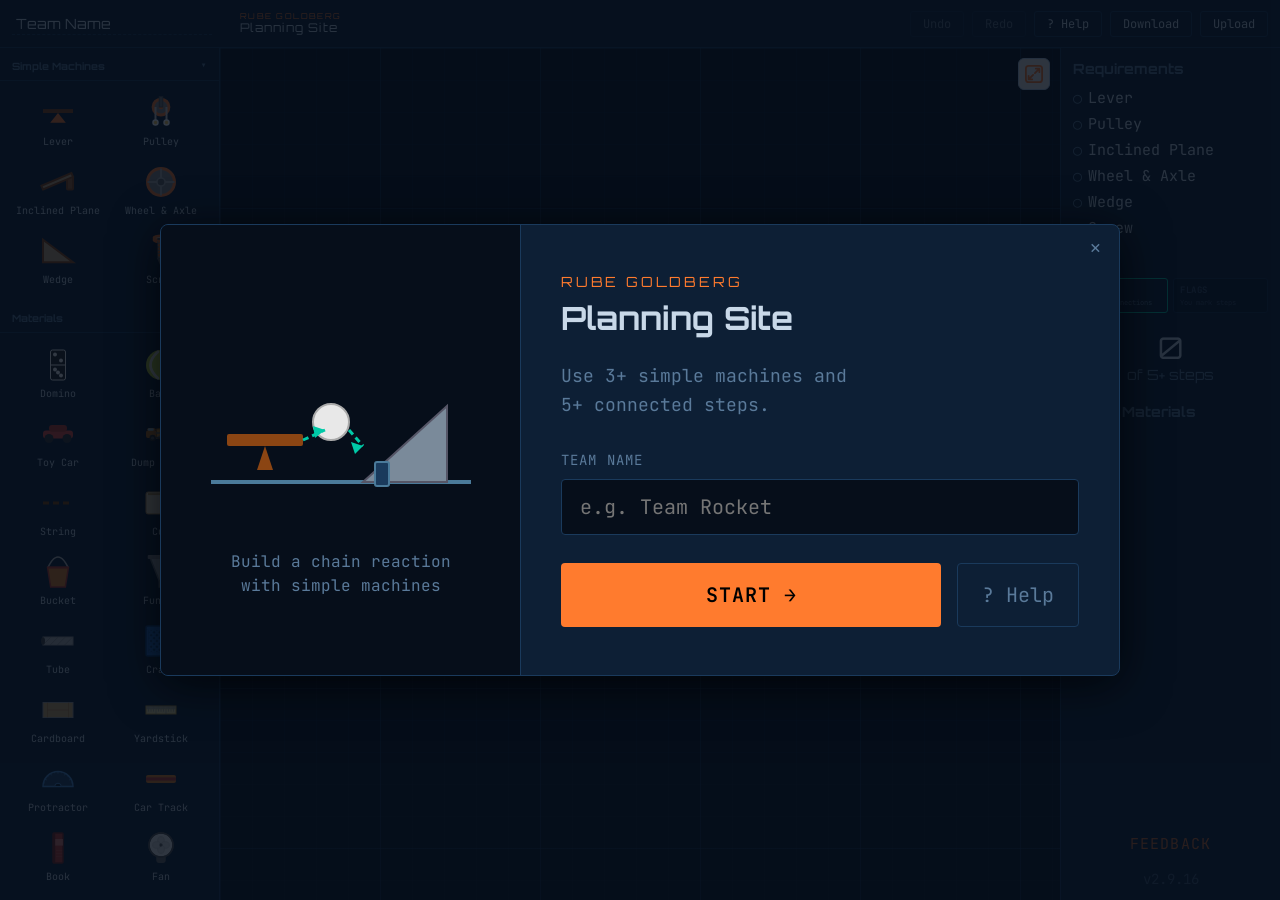
==== staging/index.html @ d8118e93 "deploy: 6e00e00f59208b6132d95dbb56453106d1cfd751" ====
<!DOCTYPE html>
<html lang="en">
<head>
  <meta charset="UTF-8">
  <meta name="viewport" content="width=device-width, initial-scale=1.0">
  <title>Rube Goldberg Planner</title>
  <link rel="stylesheet" href="style.css">
  <link rel="preconnect" href="https://fonts.googleapis.com">
  <link href="https://fonts.googleapis.com/css2?family=Orbitron:wght@400;700&family=JetBrains+Mono:wght@400;600&display=swap" rel="stylesheet">
</head>
<body>
  <header id="toolbar">
    <input id="team-name" type="text" value="Team Name" spellcheck="false">
    <div id="site-title">
      <span id="site-title-brand">RUBE GOLDBERG</span>
      <span id="site-title-sub">Planning Site</span>
    </div>
    <div class="toolbar-actions">
      <button id="btn-undo" disabled>Undo</button>
      <button id="btn-redo" disabled>Redo</button>
      <button id="btn-help">? Help</button>
      <button id="btn-download">Download</button>
      <label id="btn-upload">Upload<input type="file" accept="image/png" hidden></label>
    </div>
  </header>
  <main>
    <aside id="library">
      <section class="lib-section" id="lib-machines">
        <h3>Simple Machines <button class="collapse-btn">▾</button></h3>
        <div class="lib-items"></div>
      </section>
      <section class="lib-section" id="lib-materials">
        <h3>Materials <button class="collapse-btn">▾</button></h3>
        <div class="lib-items"></div>
      </section>
      <section class="lib-section" id="lib-environment">
        <h3>Environment <button class="collapse-btn">▾</button></h3>
        <div class="lib-items"></div>
      </section>
    </aside>
    <div id="canvas-wrapper">
      <button id="btn-reset-view" title="Reset view" aria-label="Reset view">
        <svg xmlns="http://www.w3.org/2000/svg" width="18" height="18" viewBox="0 0 20 20" fill="none" stroke="#ff7b2e" stroke-width="2" stroke-linecap="round" stroke-linejoin="round">
          <rect x="1" y="1" width="18" height="18" rx="3"/>
          <path d="M12 4H16V8M16 4L11 9"/>
          <path d="M8 16H4V12M4 16L9 11"/>
        </svg>
      </button>
      <svg id="canvas" xmlns="http://www.w3.org/2000/svg">
        <g id="viewport">
          <g id="layer-environment"></g>
          <g id="layer-materials"></g>
          <g id="layer-machines"></g>
          <g id="layer-connections"></g>
          <g id="layer-ui"></g>
        </g>
      </svg>
      <div id="comment-overlays"></div>
    </div>
    <aside id="tracker">
      <h3>Requirements</h3>
      <ul id="machine-checklist"></ul>
      <h3>Steps</h3>
      <div id="step-mode-cards">
        <button class="mode-card" id="mode-card-auto" data-mode="auto">
          <span class="mode-card-title">AUTO</span>
          <span class="mode-card-desc">Counts connections</span>
        </button>
        <button class="mode-card" id="mode-card-flags" data-mode="flags">
          <span class="mode-card-title">FLAGS</span>
          <span class="mode-card-desc">You mark steps</span>
        </button>
      </div>
      <div id="step-counter"></div>
      <div id="flag-drag-widget" class="lib-item" draggable="true"
           data-subtype="flag" data-type="marker"
           data-default-w="8" data-default-h="24" hidden>
        <svg width="20" height="36" viewBox="0 0 8 24" xmlns="http://www.w3.org/2000/svg" style="flex-shrink:0">
          <rect x="1" y="0" width="6" height="9" rx="1" fill="#ef476f"/>
          <text id="flag-widget-number" x="4" y="7" text-anchor="middle" font-size="5" fill="white" font-family="monospace" font-weight="bold">1</text>
          <line x1="4" y1="9" x2="4" y2="22" stroke="#4a7a9a" stroke-width="1.5"/>
          <circle cx="4" cy="22" r="2" fill="#4a7a9a"/>
        </svg>
        <div>
          <span class="flag-widget-label">STEP FLAG</span>
          <span class="flag-widget-sub">Drag to canvas</span>
        </div>
      </div>
      <h3>Bill of Materials</h3>
      <ul id="bom-list"></ul>
      <a id="feedback-link" href="https://docs.google.com/forms/d/e/1FAIpQLSd_zhFTqrGNFIW_5pb085I43G6E3_0prDMbPdYu8rmgtfO3xg/viewform?usp=dialog" target="_blank" rel="noopener noreferrer">FEEDBACK</a>
      <div id="version-label">v2.9.16</div>
    </aside>
  </main>
  <!-- Welcome overlay -->
  <div id="welcome-modal">
    <div id="welcome-backdrop"></div>
    <div id="welcome-panel">
      <button id="welcome-close">✕</button>
      <!-- Left: illustration -->
      <div id="welcome-left">
        <svg width="260" height="220" viewBox="0 0 130 110" xmlns="http://www.w3.org/2000/svg">
          <!-- Floor -->
          <line x1="0" y1="90" x2="130" y2="90" stroke="#4a7a9a" stroke-width="2"/>
          <!-- Lever bar -->
          <rect x="8" y="66" width="38" height="6" fill="#8B4513" rx="1"/>
          <!-- Lever fulcrum -->
          <polygon points="27,72 31,84 23,84" fill="#8B4513"/>
          <!-- Ball -->
          <circle cx="60" cy="60" r="9" fill="#e8e8e8" stroke="#aaa" stroke-width="1"/>
          <!-- Inclined plane -->
          <polygon points="76,90 118,90 118,52" fill="#7a8a9a" stroke="#556" stroke-width="1"/>
          <!-- Domino -->
          <rect x="82" y="80" width="7" height="12" fill="#1a3a5c" stroke="#4a7a9a" stroke-width="1" rx="1"/>
          <!-- Arrows: lever → ball -->
          <line x1="46" y1="69" x2="57" y2="64" stroke="#00c9a7" stroke-width="1.5" stroke-dasharray="3 2"/>
          <polygon points="57,64 51,62 52,68" fill="#00c9a7"/>
          <!-- Arrows: ball → plane -->
          <line x1="69" y1="64" x2="76" y2="72" stroke="#00c9a7" stroke-width="1.5" stroke-dasharray="3 2"/>
          <polygon points="76,72 70,70 72,76" fill="#00c9a7"/>
        </svg>
        <div id="welcome-left-caption">Build a chain reaction<br>with simple machines</div>
      </div>
      <!-- Right: form -->
      <div id="welcome-right">
        <div id="welcome-brand">RUBE GOLDBERG</div>
        <div id="welcome-title">Planning Site</div>
        <div id="welcome-desc">Use 3+ simple machines and<br>5+ connected steps.</div>
        <div class="welcome-field-label">TEAM NAME</div>
        <input id="welcome-team-input" type="text" placeholder="e.g. Team Rocket" autocomplete="off" spellcheck="false">
        <div id="welcome-buttons">
          <button id="welcome-start">START →</button>
          <button id="welcome-help">? Help</button>
        </div>
      </div>
    </div>
  </div>

  <div id="help-modal" class="help-hidden">
    <div id="help-backdrop"></div>
    <div id="help-panel">
      <div id="help-header">
        <span>? HELP</span>
        <button id="help-close">✕</button>
      </div>
      <div id="help-tabs">
        <button class="help-tab active" data-tab="guide">GETTING STARTED</button>
        <button class="help-tab" data-tab="ref">QUICK REFERENCE</button>
      </div>
      <div id="help-body"></div>
    </div>
  </div>
  <script type="module" src="js/main.js"></script>
</body>
</html>
---- staging/style.css ----
*, *::before, *::after { box-sizing: border-box; margin: 0; padding: 0; }

:root {
  --bg: #060e1a;
  --surface: #0d1f35;
  --border: #1a3a5c;
  --accent: #ff7b2e;
  --teal: #00c9a7;
  --green: #06d6a0;
  --red: #ef476f;
  --yellow: #ffd166;
  --text: #c8d8e8;
  --text-dim: #5a7a9a;
  --toolbar-h: 48px;
  --sidebar-w: 220px;
  --font-main: 'JetBrains Mono', monospace;
  --font-display: 'Orbitron', sans-serif;
}

body {
  font-family: var(--font-main);
  background: var(--bg);
  color: var(--text);
  height: 100vh;
  display: flex;
  flex-direction: column;
  overflow: hidden;
}

#toolbar {
  height: var(--toolbar-h);
  background: var(--surface);
  border-bottom: 1px solid var(--border);
  display: flex;
  align-items: center;
  padding: 0 12px;
  gap: 12px;
  flex-shrink: 0;
}

#team-name {
  font-family: var(--font-display);
  font-size: 14px;
  background: transparent;
  border: none;
  border-bottom: 1px dashed var(--border);
  color: var(--text);
  width: 200px;
  padding: 2px 4px;
  outline: none;
}
#team-name:focus { border-bottom-color: var(--accent); }

.toolbar-actions { display: flex; gap: 8px; margin-left: auto; }

button, label[id^="btn"] {
  font-family: var(--font-main);
  font-size: 12px;
  background: var(--surface);
  color: var(--text);
  border: 1px solid var(--border);
  padding: 4px 12px;
  cursor: pointer;
  border-radius: 3px;
}
button:hover, label[id^="btn"]:hover { border-color: var(--accent); color: var(--accent); }
button:disabled { opacity: 0.4; cursor: default; }

main {
  display: flex;
  flex: 1;
  overflow: hidden;
}

#library {
  width: var(--sidebar-w);
  background: var(--surface);
  border-right: 1px solid var(--border);
  overflow-y: auto;
  flex-shrink: 0;
}

.lib-section h3 {
  font-family: var(--font-display);
  font-size: 10px;
  padding: 10px 12px 6px;
  color: var(--text-dim);
  display: flex;
  justify-content: space-between;
  align-items: center;
  border-bottom: 1px solid var(--border);
}

.lib-items {
  display: grid;
  grid-template-columns: 1fr 1fr;
  gap: 4px;
  padding: 8px;
}

.lib-item {
  display: flex;
  flex-direction: column;
  align-items: center;
  justify-content: center;
  gap: 4px;
  padding: 6px 4px;
  cursor: grab;
  border-radius: 4px;
  font-size: 10px;
  text-align: center;
  user-select: none;
  min-width: 0;
}
.lib-item:hover {
  background: var(--border);
}

#canvas-wrapper {
  flex: 1;
  position: relative;
  overflow: hidden;
  background: var(--bg);
  background-image:
    linear-gradient(rgba(26,58,92,0.4) 1px, transparent 1px),
    linear-gradient(90deg, rgba(26,58,92,0.4) 1px, transparent 1px),
    linear-gradient(rgba(26,58,92,0.15) 1px, transparent 1px),
    linear-gradient(90deg, rgba(26,58,92,0.15) 1px, transparent 1px);
  background-size: 160px 160px, 160px 160px, 32px 32px, 32px 32px;
}

#btn-reset-view {
  position: absolute;
  top: 10px;
  right: 10px;
  z-index: 20;
  width: 32px;
  height: 32px;
  padding: 0;
  display: flex;
  align-items: center;
  justify-content: center;
  background: rgba(255,255,255,0.9);
  border: 1px solid #b0c8e0;
  border-radius: 6px;
  cursor: pointer;
  color: #4a7a9a;
}
#btn-reset-view:hover {
  background: #e8f4fc;
  color: #0d1f35;
}

#canvas {
  display: block;
  cursor: default;
}

#comment-overlays {
  position: absolute;
  inset: 0;
  pointer-events: none;
}
.comment-overlay {
  position: absolute;
  z-index: 10;
  pointer-events: auto;
}
.comment-overlay::after {
  content: '';
  position: absolute;
  top: 100%;
  left: calc(50% - 1px);
  width: 2px;
  height: var(--line-h, 0px);
  background: #ff7b2e;
  border-radius: 1px;
  pointer-events: none;
}
.comment-overlay textarea {
  width: 140px;
  height: 80px;
  background: #0d1f35;
  border: 1px solid #ff7b2e;
  color: #c8d8e8;
  font-family: var(--font-main);
  font-size: 11px;
  padding: 6px;
  border-radius: 4px;
  resize: none;
}

#tracker {
  width: var(--sidebar-w);
  background: var(--surface);
  border-left: 1px solid var(--border);
  overflow-y: auto;
  flex-shrink: 0;
  padding: 12px;
  display: flex;
  flex-direction: column;
}
#feedback-link {
  margin-top: auto;
  display: block;
  text-align: center;
  font-size: 15px;
  font-family: var(--font-main);
  color: var(--accent);
  text-decoration: none;
  letter-spacing: 0.08em;
  opacity: 0.8;
  padding-bottom: 4px;
}
#feedback-link:hover {
  opacity: 1;
  text-decoration: underline;
}
#version-label {
  padding-top: 12px;
  font-size: 14px;
  color: var(--text-dim);
  font-family: var(--font-main);
  text-align: center;
  opacity: 0.6;
}
#tracker h3 {
  font-family: var(--font-display);
  font-size: 14px;
  color: var(--text-dim);
  margin-bottom: 8px;
  margin-top: 12px;
}
#tracker h3:first-child { margin-top: 0; }

#machine-checklist, #bom-list { list-style: none; }
#machine-checklist li {
  display: flex;
  align-items: center;
  gap: 6px;
  font-size: 15px;
  padding: 3px 0;
}
#machine-checklist li.done { color: var(--green); }
#machine-checklist li.done::before { content: '✓'; }
#machine-checklist li:not(.done)::before { content: '○'; color: var(--text-dim); }

#step-counter {
  font-size: 30px;
  font-family: var(--font-display);
  text-align: center;
  padding: 8px 0;
}
#step-counter.done { color: var(--green); }
#step-counter small { display: block; font-size: 14px; color: var(--text-dim); }

#bom-list li {
  font-size: 15px;
  display: flex;
  justify-content: space-between;
  padding: 2px 0;
  border-bottom: 1px solid var(--border);
}

.collapse-btn {
  border: none;
  background: transparent;
  color: var(--text-dim);
  padding: 0;
  font-size: 12px;
}

.expand-btn {
  position: absolute;
  top: 50%;
  transform: translateY(-50%);
  background: var(--accent);
  color: #fff;
  border: none;
  padding: 8px 12px;
  cursor: pointer;
  font-family: var(--font-main);
  font-size: 11px;
  border-radius: 4px;
  display: none;
  z-index: 5;
}
.expand-left { left: 0; }
.expand-right { right: 0; }

.custom-name-input {
  position: absolute;
  background: #0d1f35;
  border: 1px solid #ff7b2e;
  color: #c8d8e8;
  font-family: var(--font-main);
  font-size: 12px;
  padding: 4px 8px;
  border-radius: 4px;
  width: 120px;
  z-index: 20;
}

/* ── Help Modal ─────────────────────────────────────────────────── */
#help-modal {
  position: fixed;
  inset: 0;
  z-index: 1000;
  display: flex;
  align-items: center;
  justify-content: center;
}
#help-modal.help-hidden { display: none; }

#help-backdrop {
  position: absolute;
  inset: 0;
  background: rgba(0,0,0,0.7);
}
#help-panel {
  position: relative;
  z-index: 1;
  background: var(--surface);
  border: 1px solid var(--border);
  border-radius: 6px;
  width: 1100px;
  max-width: 96vw;
  max-height: 90vh;
  display: flex;
  flex-direction: column;
  overflow: hidden;
}
#help-header {
  display: flex;
  align-items: center;
  justify-content: space-between;
  padding: 18px 28px;
  border-bottom: 1px solid var(--border);
  background: var(--bg);
  flex-shrink: 0;
}
#help-header > span {
  font-family: var(--font-display);
  color: var(--accent);
  font-size: 22px;
  letter-spacing: 0.1em;
}
#help-close {
  background: none;
  border: none;
  color: var(--text-dim);
  font-size: 22px;
  cursor: pointer;
  padding: 4px 12px;
  border-radius: 3px;
  font-family: var(--font-main);
}
#help-close:hover { color: var(--accent); }
#help-tabs {
  display: flex;
  border-bottom: 1px solid var(--border);
  flex-shrink: 0;
}
.help-tab {
  background: none;
  border: none;
  border-bottom: 2px solid transparent;
  border-radius: 0;
  padding: 18px 36px;
  font-family: var(--font-main);
  font-size: 18px;
  color: var(--text-dim);
  cursor: pointer;
  letter-spacing: 0.05em;
  margin-bottom: -1px;
}
.help-tab:hover { color: var(--text); border-bottom-color: var(--border); }
.help-tab.active { color: var(--accent); border-bottom-color: var(--accent); }
#help-body { flex: 1; overflow-y: auto; }

/* Guide tab — card layout */
.help-card {
  padding: 36px;
  display: flex;
  gap: 32px;
  align-items: flex-start;
}
.help-card-art {
  width: 280px;
  height: 220px;
  flex-shrink: 0;
  background: var(--bg);
  border: 1px solid var(--border);
  border-radius: 6px;
  overflow: hidden;
}
.help-card-text { flex: 1; }
.help-card-step {
  font-size: 18px;
  color: var(--accent);
  letter-spacing: 0.08em;
  margin-bottom: 12px;
}
.help-card-title {
  font-family: var(--font-display);
  font-size: 28px;
  color: var(--text);
  margin-bottom: 16px;
}
.help-card-desc {
  font-size: 20px;
  color: var(--text-dim);
  line-height: 1.8;
}
.help-card-desc em { color: var(--accent); font-style: normal; }
.help-nav {
  display: flex;
  align-items: center;
  justify-content: space-between;
  padding: 16px 36px 24px;
  border-top: 1px solid var(--border);
  flex-shrink: 0;
}
.help-nav-btn {
  background: none;
  border: none;
  font-family: var(--font-main);
  font-size: 18px;
  color: var(--text-dim);
  cursor: pointer;
  padding: 10px 18px;
  border-radius: 3px;
  min-width: 110px;
}
.help-nav-btn:hover:not(:disabled) { color: var(--accent); }
.help-nav-btn:disabled { opacity: 0.3; cursor: default; }
.help-dots { display: flex; gap: 10px; align-items: center; }
.help-dot { width: 10px; height: 10px; border-radius: 50%; background: var(--border); }
.help-dot.active { background: var(--accent); }

/* Reference tab */
.help-ref-section { padding: 24px 28px 8px; }
.help-ref-label {
  font-size: 16px;
  color: var(--text-dim);
  letter-spacing: 0.1em;
  margin-bottom: 16px;
}
.help-ref-grid {
  display: grid;
  grid-template-columns: repeat(2, 1fr);
  gap: 12px;
  margin-bottom: 28px;
}
.help-ref-item {
  display: flex;
  align-items: center;
  gap: 14px;
  background: var(--bg);
  border: 1px solid var(--border);
  border-radius: 4px;
  padding: 12px 14px;
}
.help-ref-icon { flex-shrink: 0; }
.help-ref-info { min-width: 0; }
.help-ref-name { font-size: 16px; color: var(--text); margin-bottom: 5px; }
.help-ref-desc { font-size: 14px; color: var(--text-dim); line-height: 1.5; }

/* ── Site Title ──────────────────────────────────────────────────── */
#site-title {
  display: flex;
  flex-direction: column;
  line-height: 1.2;
  margin-left: 16px;
}
#site-title-brand {
  font-family: var(--font-display);
  font-size: 8px;
  color: var(--accent);
  letter-spacing: 0.18em;
}
#site-title-sub {
  font-family: var(--font-display);
  font-size: 12px;
  color: var(--text);
  letter-spacing: 0.08em;
}

/* ── Welcome Modal ───────────────────────────────────────────────── */
#welcome-modal {
  position: fixed;
  inset: 0;
  z-index: 2000;
  display: flex;
  align-items: center;
  justify-content: center;
}
#welcome-backdrop {
  position: absolute;
  inset: 0;
  background: rgba(6, 14, 26, 0.82);
}
#welcome-close {
  position: absolute;
  top: 10px;
  right: 12px;
  z-index: 2;
  background: none;
  border: none;
  color: var(--text-dim);
  font-size: 18px;
  cursor: pointer;
  line-height: 1;
  padding: 4px 6px;
}
#welcome-close:hover { color: var(--text); }
#welcome-panel {
  position: relative;
  z-index: 1;
  background: var(--surface);
  border: 1px solid var(--border);
  border-radius: 8px;
  display: flex;
  overflow: hidden;
  box-shadow: 0 8px 48px rgba(0, 0, 0, 0.7);
  width: 960px;
  max-width: 95vw;
}
#welcome-left {
  width: 360px;
  flex-shrink: 0;
  background: var(--bg);
  border-right: 1px solid var(--border);
  display: flex;
  flex-direction: column;
  align-items: center;
  justify-content: center;
  gap: 28px;
  padding: 56px 32px;
}
#welcome-left-caption {
  font-size: 16px;
  color: var(--text-dim);
  text-align: center;
  line-height: 1.5;
}
#welcome-right {
  flex: 1;
  padding: 48px 40px;
  display: flex;
  flex-direction: column;
}
#welcome-brand {
  font-family: var(--font-display);
  font-size: 14px;
  color: var(--accent);
  letter-spacing: 0.2em;
  margin-bottom: 8px;
}
#welcome-title {
  font-family: var(--font-display);
  font-size: 32px;
  font-weight: 700;
  color: var(--text);
  margin-bottom: 24px;
}
#welcome-desc {
  font-size: 18px;
  color: var(--text-dim);
  line-height: 1.6;
  margin-bottom: 32px;
}
.welcome-field-label {
  font-size: 14px;
  color: var(--text-dim);
  letter-spacing: 0.08em;
  margin-bottom: 10px;
}
#welcome-team-input {
  width: 100%;
  background: var(--bg);
  border: 1px solid var(--border);
  border-radius: 4px;
  color: var(--text);
  font-family: var(--font-main);
  font-size: 20px;
  padding: 14px 18px;
  margin-bottom: 28px;
  box-sizing: border-box;
  outline: none;
}
#welcome-team-input:focus { border-color: var(--accent); }
#welcome-buttons {
  display: flex;
  gap: 16px;
}
#welcome-start {
  flex: 1;
  background: var(--accent);
  color: #000;
  border: none;
  font-family: var(--font-main);
  font-size: 20px;
  font-weight: 600;
  padding: 18px 0;
  border-radius: 4px;
  cursor: pointer;
  letter-spacing: 0.05em;
}
#welcome-start:hover { opacity: 0.9; }
#welcome-help {
  background: none;
  border: 1px solid var(--border);
  color: var(--text-dim);
  font-family: var(--font-main);
  font-size: 20px;
  padding: 18px 24px;
  border-radius: 4px;
  cursor: pointer;
}
#welcome-help:hover { border-color: var(--accent); color: var(--accent); }

#step-mode-cards {
  display: flex;
  gap: 5px;
  margin-bottom: 8px;
}
.mode-card {
  flex: 1;
  padding: 5px 6px;
  background: var(--bg);
  border: 1px solid var(--border);
  border-radius: 3px;
  cursor: pointer;
  text-align: left;
  opacity: 0.5;
}
.mode-card-title {
  display: block;
  font-size: 9px;
  font-family: var(--font-main);
  font-weight: bold;
  letter-spacing: 0.5px;
  color: var(--text-dim);
}
.mode-card-desc {
  display: block;
  font-size: 7px;
  color: var(--text-dim);
  margin-top: 2px;
  line-height: 1.3;
}
.mode-card.active {
  border-width: 1.5px;
  opacity: 1;
}
#mode-card-auto.active {
  border-color: var(--teal);
  background: #0d1f35;
}
#mode-card-auto.active .mode-card-title { color: var(--teal); }
#mode-card-flags.active {
  border-color: var(--red);
  background: #1a0a1c;
}
#mode-card-flags.active .mode-card-title { color: var(--red); }

#flag-drag-widget {
  display: flex;
  align-items: center;
  gap: 8px;
  padding: 7px 8px;
  background: #110818;
  border: 1.5px dashed var(--red);
  border-radius: 4px;
  cursor: grab;
  margin-top: 4px;
}
#flag-drag-widget[hidden] { display: none; }
.flag-widget-label {
  display: block;
  font-size: 9px;
  font-family: var(--font-main);
  font-weight: bold;
  letter-spacing: 0.5px;
  color: var(--red);
}
.flag-widget-sub {
  display: block;
  font-size: 8px;
  color: var(--text-dim);
  margin-top: 1px;
}
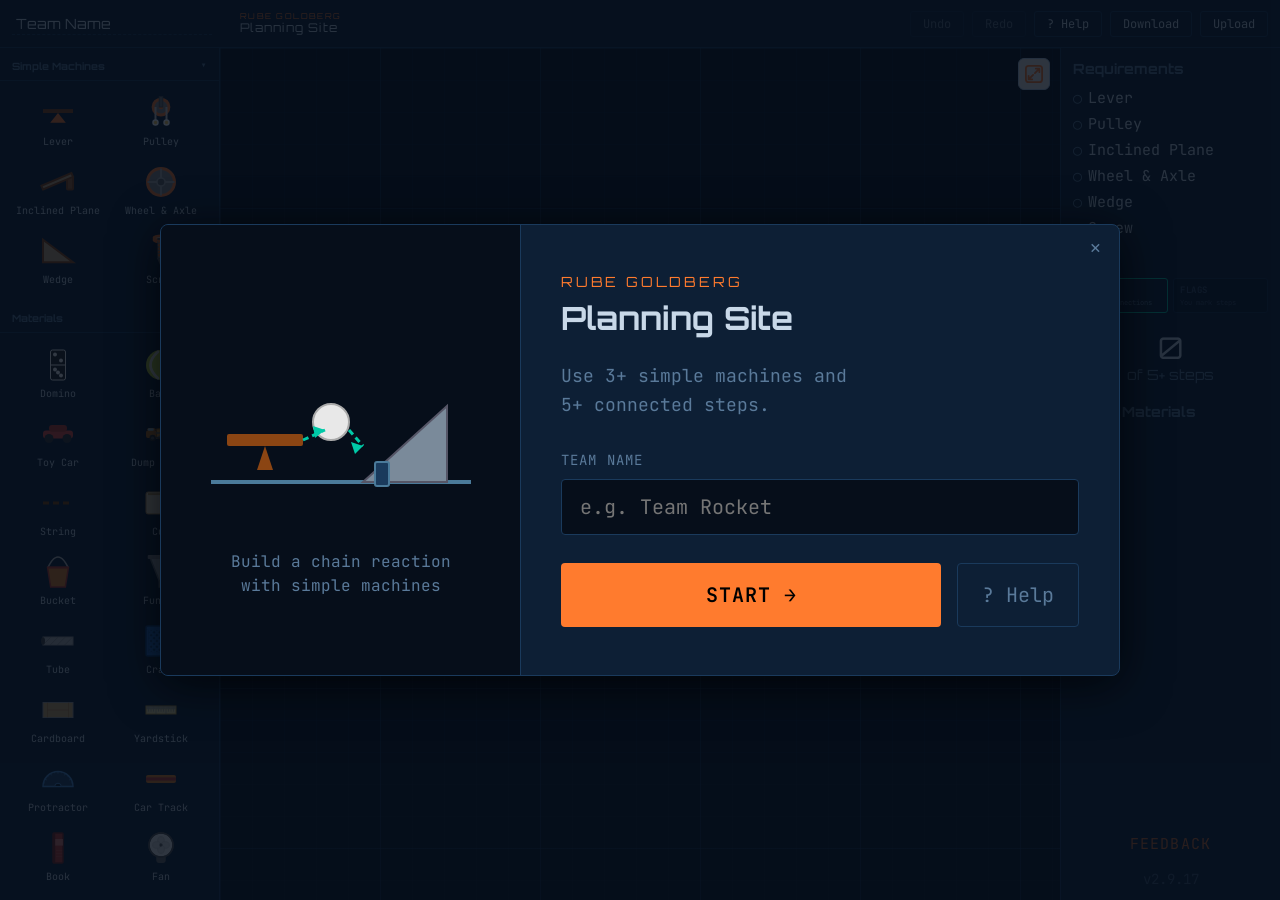
==== commit 5e5b8b6e: "deploy: a05cbe2ecc733f3b478de63bb7119b7f04f8d92c" ====
--- a/staging/index.html
+++ b/staging/index.html
@@ -89,7 +89,7 @@
       <h3>Bill of Materials</h3>
       <ul id="bom-list"></ul>
       <a id="feedback-link" href="https://docs.google.com/forms/d/e/1FAIpQLSd_zhFTqrGNFIW_5pb085I43G6E3_0prDMbPdYu8rmgtfO3xg/viewform?usp=dialog" target="_blank" rel="noopener noreferrer">FEEDBACK</a>
-      <div id="version-label">v2.9.16</div>
+      <div id="version-label">v2.9.17</div>
     </aside>
   </main>
   <!-- Welcome overlay -->
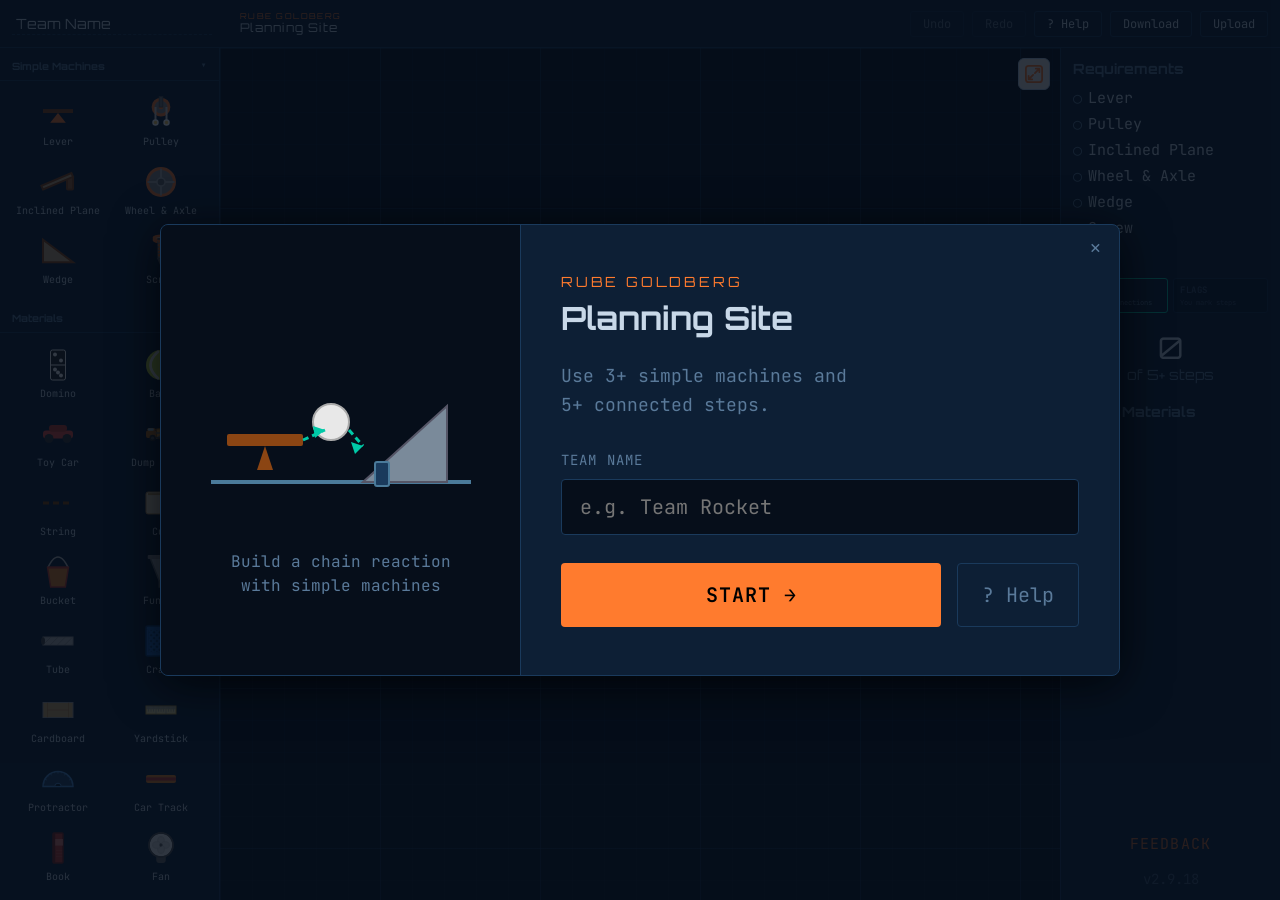
==== commit ca60fe5c: "deploy: af011eaf05ad0acfc94f402af7484bc66affa014" ====
--- a/staging/index.html
+++ b/staging/index.html
@@ -89,7 +89,7 @@
       <h3>Bill of Materials</h3>
       <ul id="bom-list"></ul>
       <a id="feedback-link" href="https://docs.google.com/forms/d/e/1FAIpQLSd_zhFTqrGNFIW_5pb085I43G6E3_0prDMbPdYu8rmgtfO3xg/viewform?usp=dialog" target="_blank" rel="noopener noreferrer">FEEDBACK</a>
-      <div id="version-label">v2.9.17</div>
+      <div id="version-label">v2.9.18</div>
     </aside>
   </main>
   <!-- Welcome overlay -->
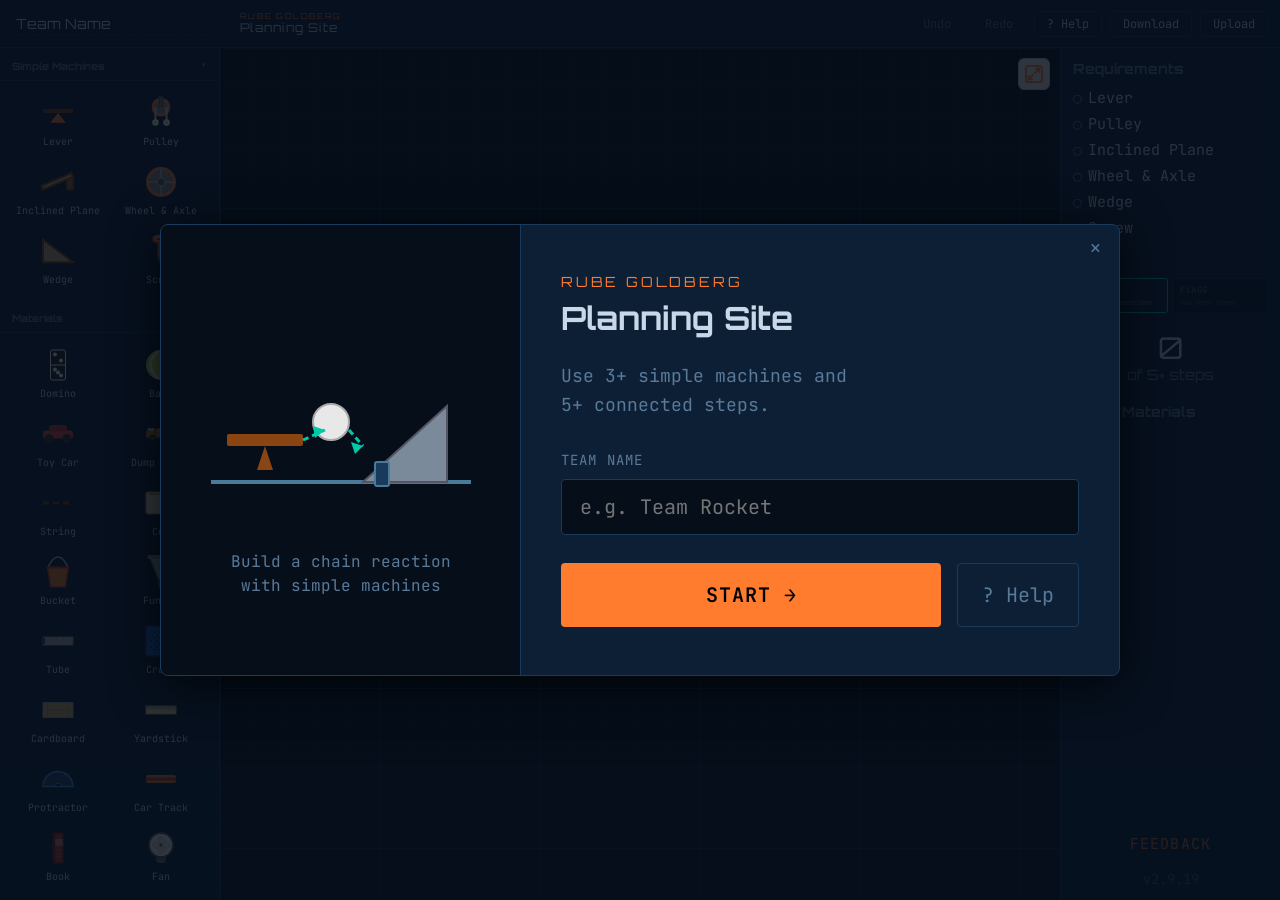
==== commit 784a3537: "deploy: c37e147094363d480bfdc545e4a0ae293b1eac08" ====
--- a/staging/index.html
+++ b/staging/index.html
@@ -89,7 +89,7 @@
       <h3>Bill of Materials</h3>
       <ul id="bom-list"></ul>
       <a id="feedback-link" href="https://docs.google.com/forms/d/e/1FAIpQLSd_zhFTqrGNFIW_5pb085I43G6E3_0prDMbPdYu8rmgtfO3xg/viewform?usp=dialog" target="_blank" rel="noopener noreferrer">FEEDBACK</a>
-      <div id="version-label">v2.9.18</div>
+      <div id="version-label">v2.9.19</div>
     </aside>
   </main>
   <!-- Welcome overlay -->
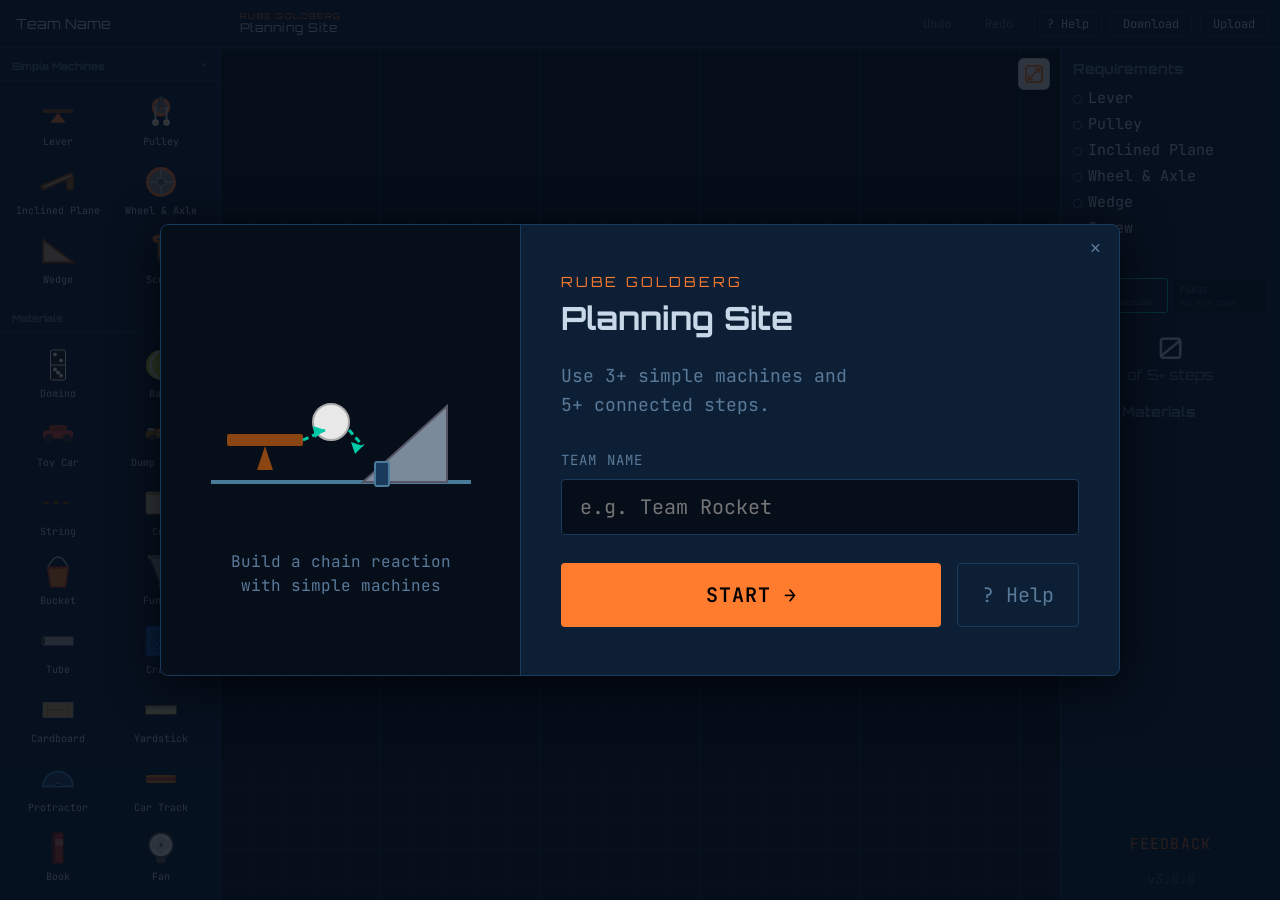
==== commit 1a5af383: "deploy: ed363f588fdaacb9c8d03a2c8e744a2faa97ab99" ====
--- a/staging/index.html
+++ b/staging/index.html
@@ -89,7 +89,7 @@
       <h3>Bill of Materials</h3>
       <ul id="bom-list"></ul>
       <a id="feedback-link" href="https://docs.google.com/forms/d/e/1FAIpQLSd_zhFTqrGNFIW_5pb085I43G6E3_0prDMbPdYu8rmgtfO3xg/viewform?usp=dialog" target="_blank" rel="noopener noreferrer">FEEDBACK</a>
-      <div id="version-label">v2.9.19</div>
+      <div id="version-label">v3.0.0</div>
     </aside>
   </main>
   <!-- Welcome overlay -->
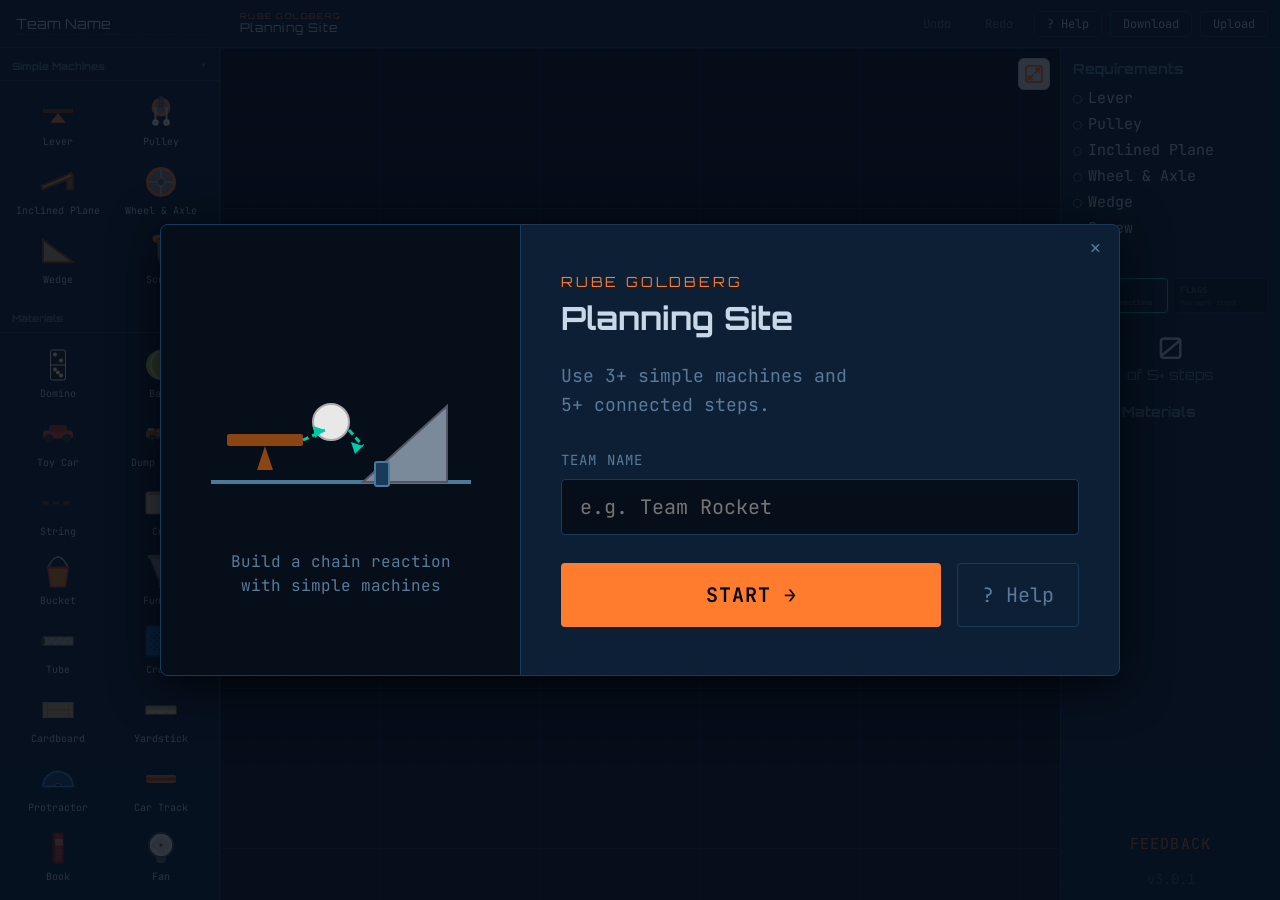
==== commit eec49db7: "deploy: cba8acf8cc867128cde830a2845e3ff11bf3958f" ====
--- a/staging/index.html
+++ b/staging/index.html
@@ -89,7 +89,7 @@
       <h3>Bill of Materials</h3>
       <ul id="bom-list"></ul>
       <a id="feedback-link" href="https://docs.google.com/forms/d/e/1FAIpQLSd_zhFTqrGNFIW_5pb085I43G6E3_0prDMbPdYu8rmgtfO3xg/viewform?usp=dialog" target="_blank" rel="noopener noreferrer">FEEDBACK</a>
-      <div id="version-label">v3.0.0</div>
+      <div id="version-label">v3.0.1</div>
     </aside>
   </main>
   <!-- Welcome overlay -->
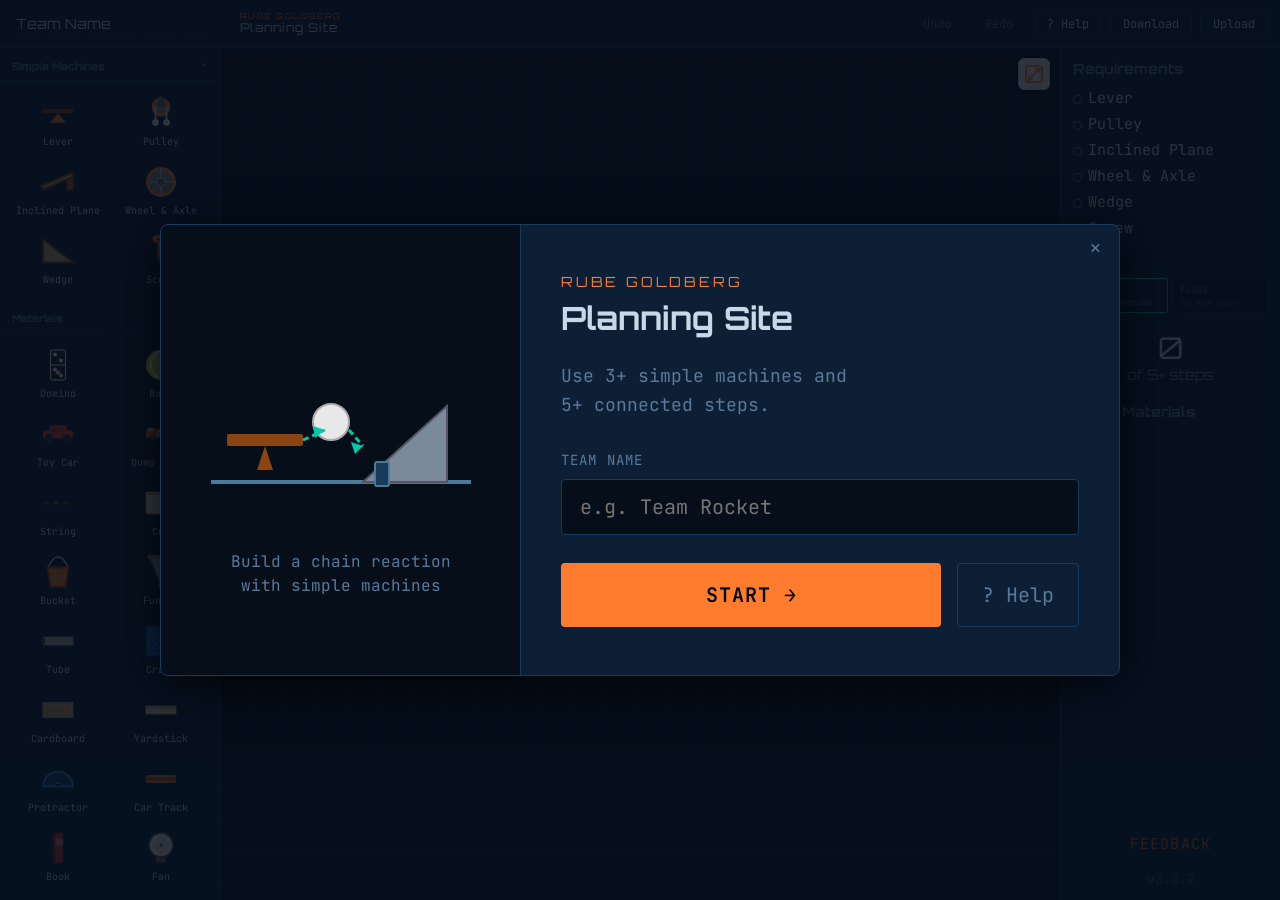
==== commit 68619eb7: "deploy: 2ecefc64629e12f0772bbb42229276a638201bd1" ====
--- a/staging/index.html
+++ b/staging/index.html
@@ -89,7 +89,7 @@
       <h3>Bill of Materials</h3>
       <ul id="bom-list"></ul>
       <a id="feedback-link" href="https://docs.google.com/forms/d/e/1FAIpQLSd_zhFTqrGNFIW_5pb085I43G6E3_0prDMbPdYu8rmgtfO3xg/viewform?usp=dialog" target="_blank" rel="noopener noreferrer">FEEDBACK</a>
-      <div id="version-label">v3.0.1</div>
+      <div id="version-label">v3.0.2</div>
     </aside>
   </main>
   <!-- Welcome overlay -->
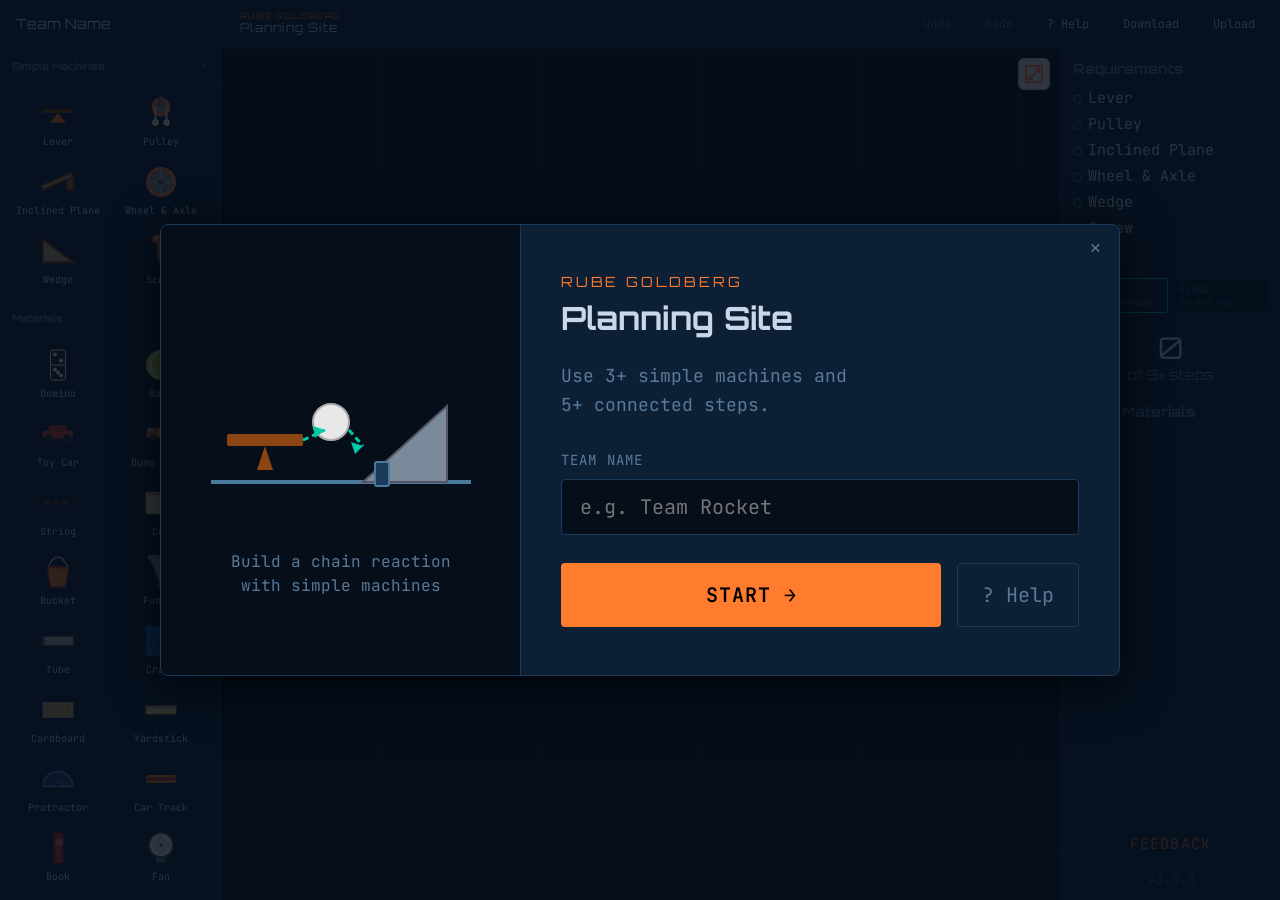
==== commit 541d57f8: "deploy: 7e78607bdf283b8ef7e9a39b2b2e7cf340a09258" ====
--- a/staging/index.html
+++ b/staging/index.html
@@ -89,7 +89,7 @@
       <h3>Bill of Materials</h3>
       <ul id="bom-list"></ul>
       <a id="feedback-link" href="https://docs.google.com/forms/d/e/1FAIpQLSd_zhFTqrGNFIW_5pb085I43G6E3_0prDMbPdYu8rmgtfO3xg/viewform?usp=dialog" target="_blank" rel="noopener noreferrer">FEEDBACK</a>
-      <div id="version-label">v3.0.2</div>
+      <div id="version-label">v3.0.3</div>
     </aside>
   </main>
   <!-- Welcome overlay -->
